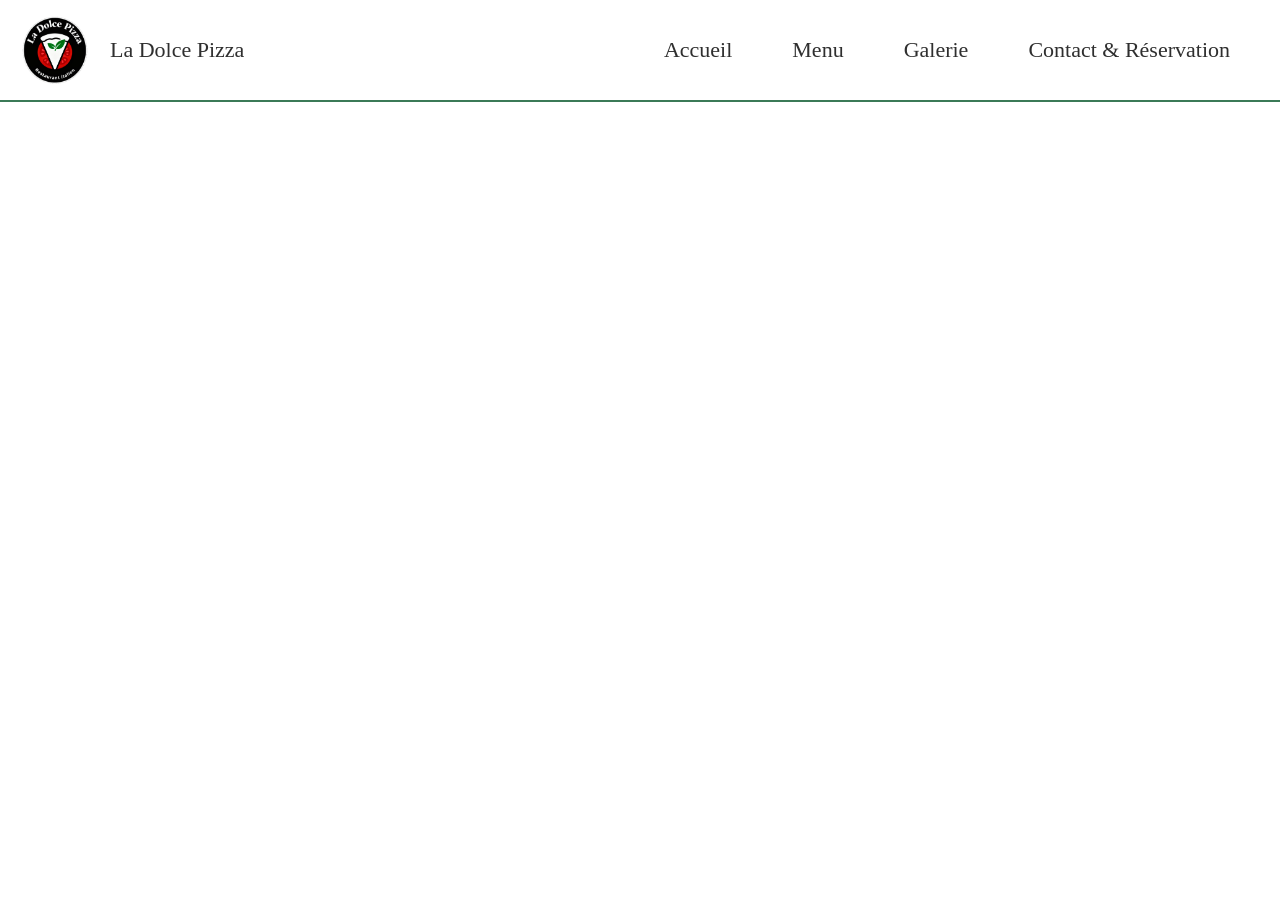
==== contact.html @ 8ea7b67e "Add header + burger menu" ====
<!DOCTYPE html>
<html lang="fr">
<head>
  <meta charset="UTF-8">
  <meta name="viewport" content="width=device-width, initial-scale=1.0">
  <title>Document</title>
  <link rel="stylesheet" href="css/style.css">
  <script src="js/script.js" defer></script>
</head>

<body class="theme">
  <header class="header">
    <div class="logo">
      <a href="index.html">
        <img src="assets/img/branding/Logo.png" alt="Logo du site La Dolce Pizza, page d'accueil">
        <p class="high-text">La Dolce Pizza</p>
      </a>
    </div>

    <nav class="header-nav" id="primary-navigation" aria-label="Navigation principale">
      <ul role="list" class="high-text">
        <li><a href="index.html">Accueil</a></li>
        <li><a href="menu.html">Menu</a></li>
        <li><a href="galerie.html">Galerie</a></li>
        <li><a href="contact.html">Contact &amp; Réservation</a></li>
      </ul>
    </nav>

    <div class="header-nav-toggle-btn">
      <button aria-controls="primary-navigation" aria-expanded="false" aria-label="Ouvrir le menu principal">
        <img src="assets/icons/ui/icon-burger.svg" alt="">
      </button>
    </div>
  </header>

  <main></main>

</body>
</html>
---- css/style.css ----
/********** Normalize-accessible **********/

/*** Box sizing universel ***/
*,
*::before,
*::after {
  box-sizing: border-box;
}

/*** Reset base ***/
html {
  font-size: 100%;  /* For rem (preference user) */
}

body {
  margin: 0;
}

/*** Media and graphic elements ***/
img {
  display: block;
  max-width: 100%;
}

/*** Forms ***/
button, input, textarea {
  font: inherit;
}

/*** Lists ***/
ul[role='list'],
ol[role='list'] {
  list-style: none;
  padding: 0;
  margin: 0
}

/*** Focus visibility for keyboard users ***/
:focus-visible {
  outline: 2px solid var(--color-focus-outline);
  outline-offset: 2px;
}

/*** User motion preferences ***/
@media (prefers-reduced-motion: reduce) {
  * {
    animation-duration: 0.01ms !important;
    animation-iteration-count: 1 !important;
    transition-duration: 0.01ms !important;
  }
}

/* ----------------------------------------------------------------------------------------- */

/********** Tokens **********/

/*** Fonts declaration ***/
@font-face {
  font-family: 'Alatsi';
  src: url('../../assets/fonts/alatsi/Alatsi-Regular.ttf') format('truetype');
  font-weight: 400;
  font-style: normal;
  font-display: swap;
}

@font-face {
  font-family: 'Source_sans_3';
  src: url('../../assets/fonts/source_sans_3/SourceSans3-Regular.ttf') format('truetype');
  font-weight: 400;
  font-style: normal;
  font-display: swap;
}

/*** Global ***/
:root {
  /* Typography */
  --font-family-display: 'Alatsi', serif, system-ui;
  --font-family-body: 'Source_sans_3', sans-serif, system-ui;

  --font-size-h1: clamp(3rem, 6.5vw, 4rem);  /* 64px -> 48px mobile */
  --font-size-h1-subtitle: 1.5rem;  /* 24px */
  --font-size-h2: 2rem;  /* 32px */
  --font-size-h3: 1.75rem;  /* 28px */
  --font-size-h4: 1.5rem;  /* 24px */
  --font-size-high-text: 1.375rem;  /* 22px */
  --font-size-text: 1.125rem;  /* 18px */

  --line-height-h1: 1.1;
  --line-height-h1-subtitle: 1.2;
  --line-height-h2: 1.2;
  --line-height-h3: 1.25;
  --line-height-h4: 1.3;
  --line-height-high-text: 1.4;
  --line-height-text: 1.35;

  /* Spacing scale */
  --space-container-y: clamp(1.875rem, 3vw, 3.125rem);  /* top & bottom : 50px → 30px mobile */
  --space-container-x: clamp(1.875rem, 7vw, 6.25rem);  /* left & right : 100px → 30px mobile */

  /* Radius */
  --radius-10: 10px;
  --radius-50: 50px;

  /* Shadows */
  --shadow-strong: 0 4px 4px rgba(0, 0, 0, 1);
  --shadow-light: 0 4px 4px rgba(0, 0, 0, 0.25);
  --shadow-subtle: 3px 3px 2px rgba(0, 0, 0, 0.25);

  /* Z-index scale */
  --z-base: 1;
  --z-header: 10;
  --z-modal: 100;

  /* Color palette */
  --black: #2F2F2F;
  --red: #B22222;
  --green: #3B7A57;
  --white: #FFFFFF;
  --orange: #F77A13;  /* Only for Focus outline */
  --warning-red: #FF0000;  /* Only for Error messages */
  --success-green: #28A745;  /* Only for Validation messages */
}

/*** Theme ***/
body.theme {
  --color-bg-content: var(--white);
  --color-bg-header: var(--white);
  /* --color-bg-footer: var(); */

  /* --color-h1-content: var();
  --color-h2-content: var();
  --color-h3-content: var();
  --color-h4-content: var();
  --color-high-text-content: var();
  --color-high-text-header: var();
  --color-high-text-footer: var(); */
  --color-text-content: var(--black);
  /* --color-text-header: var();
  --color-text-footer: var(); */

  /* --color-btn-primary-bg: var();
  --color-btn-primary-text: var();
  --color-btn-primary-bg-hover: var();
  --color-btn-primary-text-hover: var(); */

  /* --color-underline: var(); */

  --color-border-classic: var(--black);
  --color-border-decorative-1: var(--green);
  --color-border-decorative-2: var(--red);

  --color-error: var(--warning-red);
  --color-validate: var(--success-green);

  --color-focus-outline: var(--orange);
}

/* ----------------------------------------------------------------------------------------- */

/********** Base **********/

/*** Document body ***/
body {
  font-family: var(--font-family-body);
  font-size: var(--font-size-text);
  line-height: var(--line-height-text);
  color: var(--color-text-content, #000);
  background-color: var(--color-bg-content, #fff);
}

/*** Headings, Paragraphs et Bullets ***/
h1, h2, h3, h4 { font-family: var(--font-family-display) }

h1 {
  font-size: var(--font-size-h1);
  line-height: var(--line-height-h1);
  letter-spacing: 2px;
  word-spacing: 4px;
}

h2 {
  font-size: var(--font-size-h2);
  line-height: var(--line-height-h2);
}

h3 {
  font-size: var(--font-size-h3);
  line-height: var(--line-height-h3);
}

h4 {
  font-size: var(--font-size-h4);
  line-height: var(--line-height-h4);
}

h1, h2, h3, h4, p, ul, ol { margin-block: 0; }

/*** Buttons ***/
button {  /* Reset before design */
  cursor: pointer;
  background: none;
  border: none;
  padding: 0;
}

/*** Links ***/
a {
  color: inherit;
  text-decoration: none;
}

/*** Placeholders ***/
input::placeholder,
textarea::placeholder {
  font-style: italic;
}

/* ----------------------------------------------------------------------------------------- */

/********** Utilities **********/

.heading-subtitle {
  font-family: var(--font-family-display);
  font-size: var(--font-size-h1-subtitle);
  line-height: var(--line-height-h1-subtitle);
}

.high-text {
  font-family: var(--font-family-display);
  font-size: var(--font-size-high-text);
  line-height: var(--line-height-high-text);
}

.text-center {
  text-align: center;
}

.error-message {
  color: var(--color-error);
  font-size: 1rem;
}

.error-message:empty {
  display: none;  /* Hide empty message zone */
}

span.required-field {
  color: var(--warning-red);
}

span.validated-field {
  color: var(--success-green);
}

/* ----------------------------------------------------------------------------------------- */

/********** Global-layout **********/

/*** General containers ***/
.layout-section {
  max-width: 1440px;
  margin-inline: auto;
  padding: var(--space-container-y) var(--space-container-x);
  display: flex;
  flex-direction: column;
}

/* ----------------------------------------------------------------------------------------- */

/********** Header / Navbar **********/

/*** Header ***/
.header {  /* Class used here for better targeting */
  position: fixed;
  top: 0;
  left: 0;
  width: 100%;
  max-width: 1440px;
  margin-inline: auto;
  display: flex;
  align-items: center;
  justify-content: space-between;
  padding: 10px;
  background-color: var(--color-bg-header);
  border-bottom: 2px solid var(--color-border-decorative-1);
  z-index: var(--z-header);
}

/*** Navigation ***/
.header-nav {
  display: flex;
  justify-content: space-between;
  padding-inline: 40px;
}

.header-nav ul {  /* Configuration with <ul role="list" */
  display: flex;
  width: 100%;
  justify-content: flex-end;
  gap: clamp(40px, 5vw, 60px);
  align-items: center;
}

.header-nav li a {
  white-space: nowrap;
}

.header-nav a {
  font-family: var(--font-family-display);
  font-size: var(--font-size-high-text);
  color: var(--color-text-header);
}

.header-nav a:hover,
.header-nav a:focus-visible {
  border-bottom: 4px solid var(--color-underline);
}

/*** Logo ***/
.logo {
  display: flex;
  object-fit: contain;
  width: 310px;
  height: 80px;
  align-items: center;
}

.logo img {
  width: 70px;
  height: 70px;
}

.logo a {
  display: inline-flex;
  gap: clamp(10px, 3vw, 20px);
  align-items: center;
  padding-inline: 10px;
}

/*** Toggle button ***/
.header-nav-toggle-btn {
  display: none;
  background: none;
  border: none;
}

.header-nav-toggle-btn img {
  width: 50px;
  height: auto;
  min-height: 20px;  /* For Focus is img broken */
}

/*** Responsive ***/
@media (max-width: 880px) {
  .header {
    padding: 10px clamp(10px, 3vw, 30px);
  }

  .header-nav-toggle-btn {
    display: flex;
    align-items: center; 
    justify-content: center;
  }

  .header-nav {
    display: flex;
    opacity: 0;
    visibility: hidden;
    position: absolute;
    top: 100%;
    left: 50%;
    width: 100%;
    padding: 1rem;
    background-color: var(--color-bg-header);
    border-bottom: 2px solid var(--color-border-decorative-1);
    margin-top: 2px;
    transform: translateX(-50%) translateY(-10px);
    transition:
      opacity 0.3s ease,
      transform 0.3s ease,
      visibility 0.3s ease;  
  }

  .header-nav ul {
    flex-direction: column;
    gap: 1rem;
  }

  .header-nav.is-open {  /* Interactivité JS */
    display: flex;
    opacity: 1;
    visibility: visible;
    transform: translateX(-50%) translateY(0);
  }
}
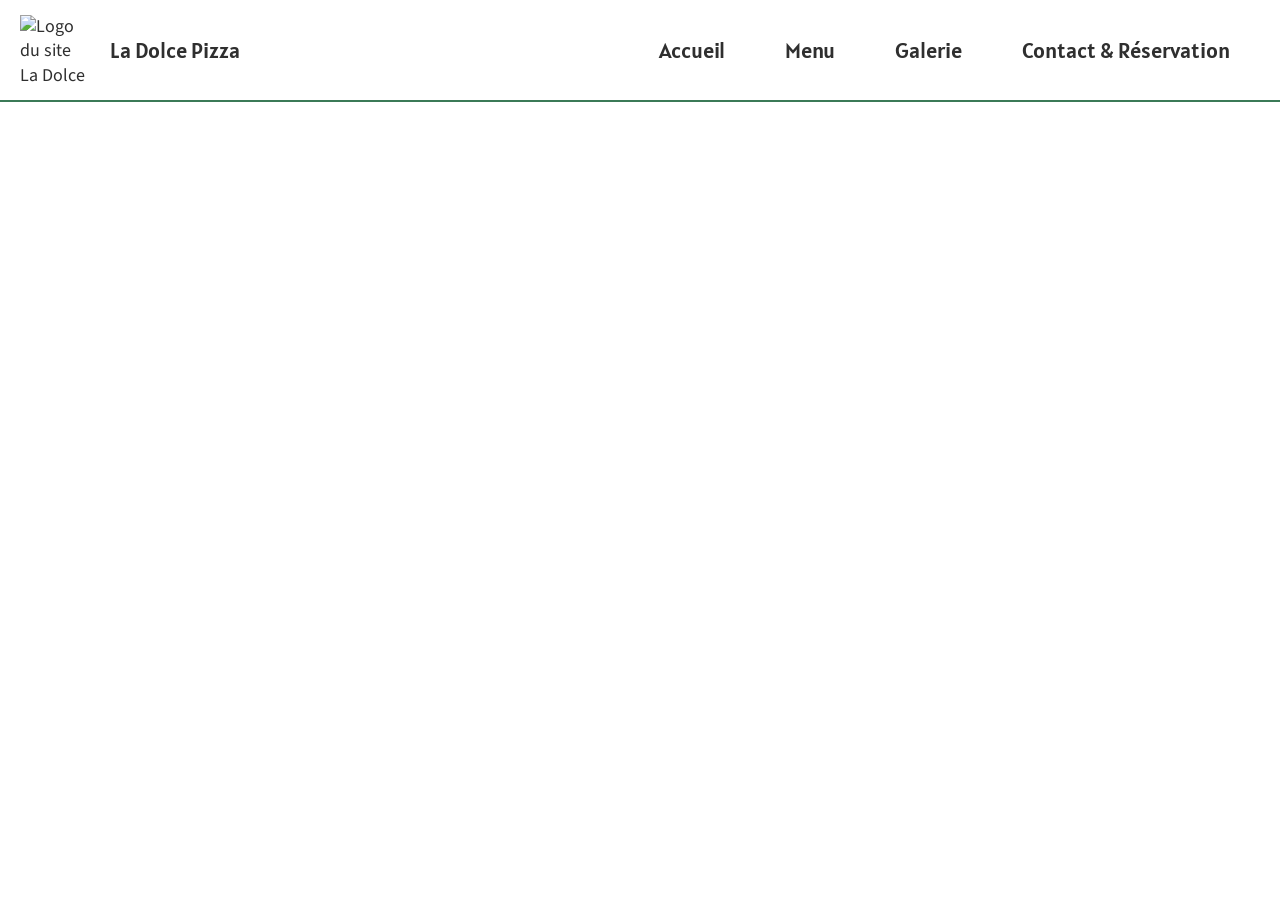
==== commit b468345f: "Add Footer" ====
--- a/contact.html
+++ b/contact.html
@@ -12,7 +12,7 @@
   <header class="header">
     <div class="logo">
       <a href="index.html">
-        <img src="assets/img/branding/Logo.png" alt="Logo du site La Dolce Pizza, page d'accueil">
+        <img src="assets/img/branding/logo.png" alt="Logo du site La Dolce Pizza, page d'accueil">
         <p class="high-text">La Dolce Pizza</p>
       </a>
     </div>
--- a/css/style.css
+++ b/css/style.css
@@ -267,6 +267,29 @@
 
 /* ----------------------------------------------------------------------------------------- */
 
+/********** Logo **********/
+.logo {
+  display: flex;
+  object-fit: contain;
+  width: 310px;
+  height: 80px;
+  align-items: center;
+}
+
+.logo img {
+  width: 70px;
+  height: 70px;
+}
+
+.logo a {
+  display: inline-flex;
+  gap: clamp(10px, 3vw, 20px);
+  align-items: center;
+  padding-inline: 10px;
+}
+
+/* ----------------------------------------------------------------------------------------- */
+
 /********** Header / Navbar **********/
 
 /*** Header ***/
@@ -314,27 +337,6 @@
 .header-nav a:hover,
 .header-nav a:focus-visible {
   border-bottom: 4px solid var(--color-underline);
-}
-
-/*** Logo ***/
-.logo {
-  display: flex;
-  object-fit: contain;
-  width: 310px;
-  height: 80px;
-  align-items: center;
-}
-
-.logo img {
-  width: 70px;
-  height: 70px;
-}
-
-.logo a {
-  display: inline-flex;
-  gap: clamp(10px, 3vw, 20px);
-  align-items: center;
-  padding-inline: 10px;
 }
 
 /*** Toggle button ***/
@@ -393,3 +395,172 @@
     transform: translateX(-50%) translateY(0);
   }
 }
+
+/* ----------------------------------------------------------------------------------------- */
+
+/********** Footer / Secondary navbar **********/
+
+/*** Global Footer ***/
+.footer {  /* Class used here for better targeting */
+  max-width: 1440px;
+  margin-inline: auto;
+  display: flex;
+  flex-direction: column;
+  padding: 20px clamp(20px, 3vw, 40px);
+  background-color: var(--color-bg-footer);
+  color: var(--color-text-footer);
+  border-top: 2px solid var(--color-border-decorative-1);
+}
+
+.footer p,
+.footer li {
+  margin-block: 1rem;
+}
+
+
+/*** Top of the Footer ***/
+.footer-top {
+  display: flex;
+  flex-direction: row;
+  justify-content: space-between;
+}
+
+/* Left part (desktop mode) */
+.footer-brand {
+  display: flex;
+  flex-direction: column;
+  gap: 30px;
+  width: 260px;
+  margin-right: 40px;
+}
+
+footer .social-networks {
+  display: flex;
+  flex-direction: row;
+  justify-content: space-around;
+  align-items: center;
+}
+
+footer .social-networks img {
+  width: 40px;
+  height: 40px;
+}
+
+footer .social-networks a {  /* Show focus outline on images */
+  display: inline-flex;
+  align-items: center;
+}
+
+/*Right part (desktop mode) */
+.secondary-navigation {
+  display: flex;
+  flex-direction: row;
+  width: 100%;
+  gap: clamp(5px, 1vw, 20px);
+  margin-right: clamp(20px, 4vw, 40px);
+}
+
+.sub-nav {
+  display: flex;
+  flex-direction: column;
+  width: 180px;
+}
+
+.sub-nav-title {
+  font-size: var(--font-size-high-text);
+  color: var(--color-high-text-footer);
+  font-weight: normal;
+}
+
+
+/*** Bottom of the Footer ***/
+.footer-bottom {
+  display: flex;
+  flex-direction: row;
+  justify-content: space-between;
+  gap: 35px;  /* Minimum space for responsive */
+}
+
+/* Left part (desktop mode) */
+.copyright {
+  max-width: 600px;
+  text-wrap: balance;
+  align-items: center;
+}
+
+/* Right part (desktop mode) */
+.legal {
+  display: flex;
+  flex-direction: row;
+  justify-content: flex-end;
+  align-items: center;
+  gap: clamp(2rem, 4vw, 3rem);
+}
+
+
+/*** Responsive ***/
+@media (max-width: 880px) {
+  .footer {
+    padding: 30px clamp(20px, 3.5vw, 30px) 20px;
+  }
+
+  .footer-top {
+    flex-direction: column-reverse;
+  }
+
+  .footer-brand {
+    width: 100%;
+  }
+
+  footer .social-networks {
+    gap: 35px;
+    justify-content: center;
+  }
+
+  .secondary-navigation {
+    justify-content: space-evenly;
+    gap: 30px;
+  }
+
+  .footer-bottom {
+    flex-direction: column-reverse;
+    gap: 0;
+  }
+
+  .copyright {
+    max-width: 100%;
+  }
+
+  footer .logo, .secondary-navigation, .legal  {
+    margin-inline: auto;
+  }
+
+  .legal {
+    justify-content: space-evenly;
+    gap: 20px;
+  }
+
+  .copyright, .brand-description, .legal {
+    text-align: center;
+    text-wrap: balance;
+  }
+}
+
+@media (max-width: 35rem) {  /* 560px (standard) */
+  .secondary-navigation {
+    flex-direction: column;
+    gap: 1rem;
+    text-align: center;
+  }
+
+  .legal {
+    flex-direction: column;
+    gap: 0;
+  }
+}
+
+
+
+.test {
+  height: 1800px;
+}
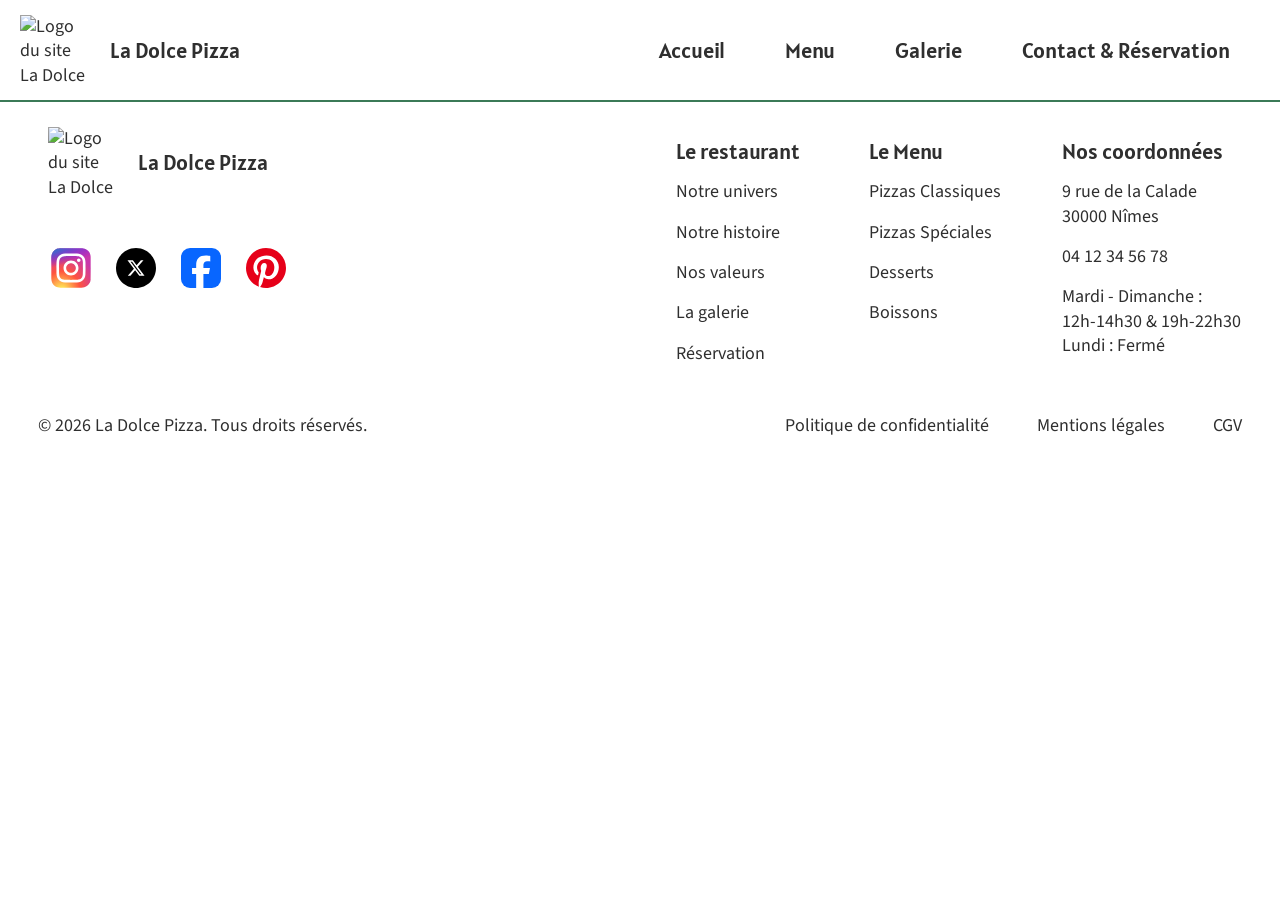
==== commit 38e0e474: "Add page Index" ====
--- a/contact.html
+++ b/contact.html
@@ -35,5 +35,88 @@
 
   <main></main>
 
+  <footer class="footer">
+    <div class="footer-top">
+      <div class="footer-brand">
+        <div class="logo">
+          <a href="index.html">
+            <img src="assets/img/branding/logo.png" alt="Logo du site La Dolce Pizza, page d'accueil">
+            <p class="high-text">La Dolce Pizza</p>
+          </a>
+        </div>
+
+        <nav aria-label="Réseaux sociaux">
+          <ul role="list" class="social-networks">
+            <li>
+              <a href="https://www.instagram.com/" target="_blank" rel="noopener noreferrer">
+                <img src="assets/icons/social/icon-instagram.svg" alt="Instagram">
+              </a>
+            </li>
+            <li>
+              <a href="https://x.com" target="_blank" rel="noopener noreferrer">
+                <img src="assets/icons/social/icon-X.svg" alt="X, anciennement Twitter">
+              </a>
+            </li>
+            <li>
+              <a href="https://www.facebook.com/" target="_blank" rel="noopener noreferrer">
+                <img src="assets/icons/social/icon-facebook.svg" alt="Facebook">
+              </a>
+            </li>
+            <li>
+              <a href="https://fr.pinterest.com/" target="_blank" rel="noopener noreferrer">
+                <img src="assets/icons/social/icon-pinterest.svg" alt="Pinterest">
+              </a>
+            </li>
+          </ul>
+        </nav>
+      </div>
+
+      <nav aria-label="Navigation secondaire">
+        <ul role="list" class="secondary-navigation">
+          <li role="list" class="sub-nav">
+            <h2 class="sub-nav-title">Le restaurant</h2>
+            <ul role="list">
+              <li><a href="index.html#anchor-universe">Notre univers</a></li>
+              <li><a href="index.html#anchor-story">Notre histoire</a></li>
+              <li><a href="donkeys.html#anchor-values">Nos valeurs</a></li>
+              <li><a href="donkeys.html#anchor-galery">La galerie</a></li>
+              <li><a href="donkeys.html#anchor-reservation">Réservation</a></li>
+            </ul>
+          </li>
+          <li role="list" class="sub-nav">
+            <h2 class="sub-nav-title">Le Menu</h2>
+            <ul role="list">
+              <li><a href="contact.html#anchor-classic-pizzas">Pizzas Classiques</a></li>
+              <li><a href="contact.html#anchor-special-pizzas">Pizzas Spéciales</a></li>
+              <li><a href="contact.html#anchor-desserts">Desserts</a></li>
+              <li><a href="contact.html#anchor-drinks">Boissons</a></li>
+            </ul>
+          </li>
+          <li role="list" class="sub-nav">
+            <h2 class="sub-nav-title">Nos coordonnées</h2>
+            <ul role="list">
+              <li>9 rue de la Calade 30000 Nîmes</li>
+              <li>04 12 34 56 78</li>
+              <li>Mardi - Dimanche :<br>12h-14h30 & 19h-22h30<br>Lundi : Fermé</li>
+            </ul>
+          </li>
+        </ul>
+      </nav>
+    </div>
+
+    <div class="footer-bottom">
+      <div class="copyright">
+        <p>© 2026 La Dolce Pizza. Tous droits réservés.</p>
+      </div>
+      <nav aria-label="Liens légaux">
+        <ul role="list" class="legal">
+          <li><a href="/politique-confidentialite">Politique de confidentialité</a></li>
+          <li><a href="/mentions-legales">Mentions légales</a></li>
+          <li><a href="/cgv">CGV</a></li>
+        </ul>
+      </nav>
+    </div>
+  </footer>
+
 </body>
 </html>
--- a/css/style.css
+++ b/css/style.css
@@ -263,6 +263,10 @@
   padding: var(--space-container-y) var(--space-container-x);
   display: flex;
   flex-direction: column;
+}
+
+body {
+  padding-top: 100px;
 }
 
 /* ----------------------------------------------------------------------------------------- */
@@ -519,7 +523,6 @@
 
   .secondary-navigation {
     justify-content: space-evenly;
-    gap: 30px;
   }
 
   .footer-bottom {
@@ -546,18 +549,114 @@
   }
 }
 
-@media (max-width: 35rem) {  /* 560px (standard) */
+@media (max-width: 500px) {
   .secondary-navigation {
     flex-direction: column;
     gap: 1rem;
     text-align: center;
+    align-items: center;
   }
 
   .legal {
     flex-direction: column;
     gap: 0;
   }
-}
+  .footer-logo {
+    justify-content: center;
+  }
+}
+
+/* ----------------------------------------------------------------------------------------- */
+
+/********** Page "index" **********/
+
+/***** "Story & Mission" section *****/
+.index-section {
+  gap: 40px;
+}
+
+.index-sub-section {
+  display: flex;
+  flex-direction: column;
+  gap: clamp(40px, 4.5vw, 60px);
+}
+
+.index-description {
+  display: flex;
+  flex-direction: column;
+  gap: 1rem;
+  padding-inline: clamp(0px, 1.5vw, 20px);
+  text-align: left;
+}
+
+.index-values-container {
+  display: flex;
+  flex-direction: row;
+  align-items: stretch;
+  gap: clamp(40px, 4.5vw, 60px);
+}
+
+.index-values-two-sides {
+  display: flex;
+  flex-direction: column;
+  width: 50%;
+  gap: 1rem;
+}
+
+.index-values-side-img img {
+  width: 100%;
+  height: 100%;
+  object-fit: cover;
+}
+
+.index-values-side-text {
+  display: flex;
+  flex-direction: column;
+  gap: 1rem;
+}
+
+.index-value-block {
+  display: flex;
+  flex-direction: column;
+  gap: 10px;
+  padding-block: 10px;
+}
+
+.index-value-block img {
+  width: 50px;
+  height: 50px;
+  border: 1px solid transparent;
+}
+
+@media (max-width: 880px) {
+  .index-description {
+    text-align: center;
+  }
+  .index-values-container {
+    flex-direction: column;
+  }
+  .index-values-two-sides {
+    width: 100%;
+  }
+  .index-value-block {
+    align-items: center;
+  }
+}
+
+
+
+
+
+
+
+
+
+
+
+
+
+
+
 
 
 
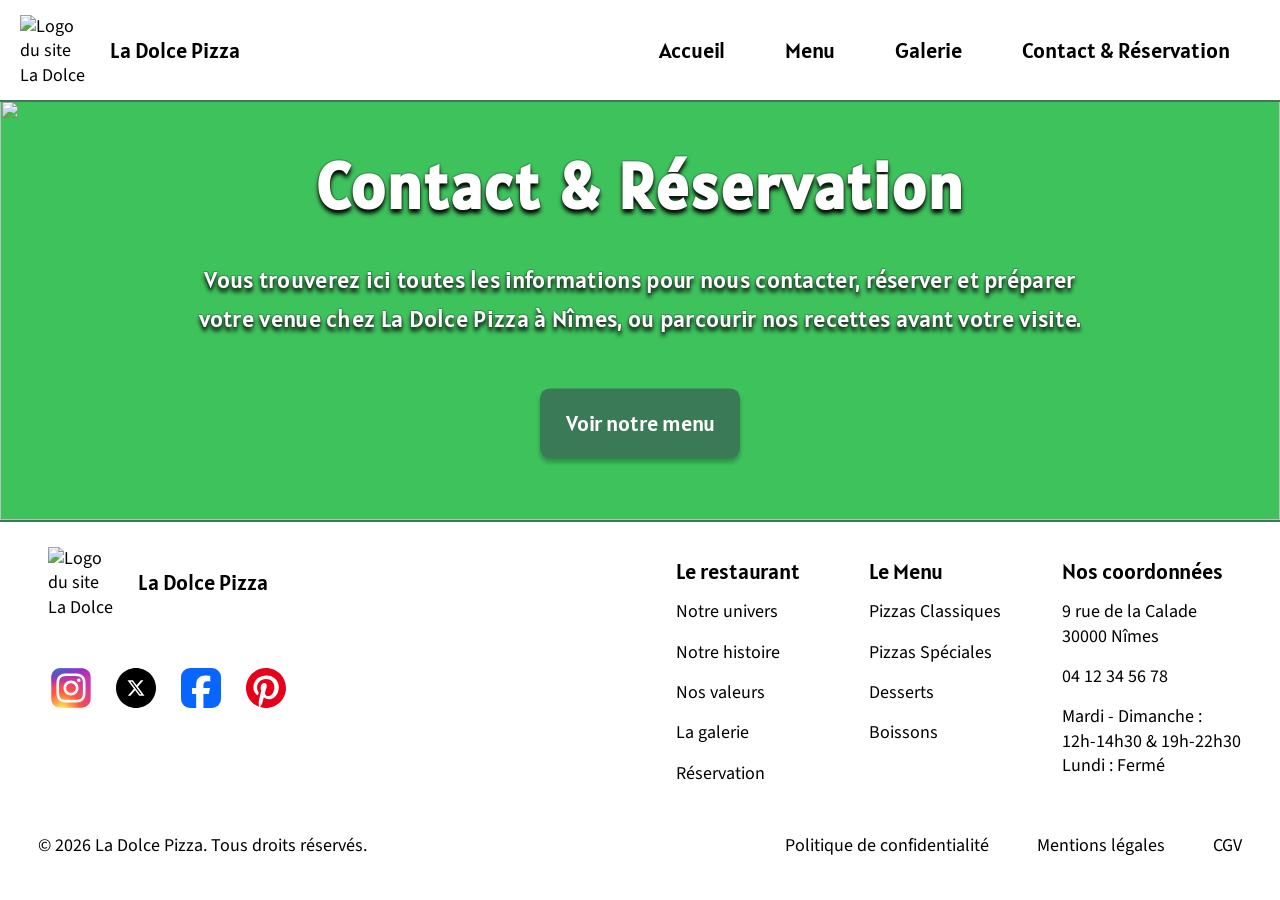
==== commit a0754503: "Add Hero" ====
--- a/contact.html
+++ b/contact.html
@@ -33,7 +33,20 @@
     </div>
   </header>
 
-  <main></main>
+  <main class="content">
+    <section class="hero">
+      <img src="assets/img/backgrounds/hero-contact.webp" alt="">
+      <div class="hero-content">
+        <h1>Contact & Réservation</h1>
+        <p class="heading-subtitle">Vous trouverez ici toutes les informations pour nous contacter, réserver et
+          préparer votre venue chez La Dolce Pizza à Nîmes, ou parcourir nos recettes avant votre visite.</p>
+        <div class="container-buttons">
+          <a href="menu.html" class="btn btn--primary btn--square-md">Voir notre menu</a>
+        </div>
+      </div>
+    </section>
+
+  </main>
 
   <footer class="footer">
     <div class="footer-top">
--- a/css/style.css
+++ b/css/style.css
@@ -86,7 +86,7 @@
   --font-size-text: 1.125rem;  /* 18px */
 
   --line-height-h1: 1.1;
-  --line-height-h1-subtitle: 1.2;
+  --line-height-h1-subtitle: 1.6;
   --line-height-h2: 1.2;
   --line-height-h3: 1.25;
   --line-height-h4: 1.3;
@@ -112,7 +112,7 @@
   --z-modal: 100;
 
   /* Color palette */
-  --black: #2F2F2F;
+  --black: 47, 47, 47;  /* In rba for shadows */
   --red: #B22222;
   --green: #3B7A57;
   --white: #FFFFFF;
@@ -127,8 +127,8 @@
   --color-bg-header: var(--white);
   /* --color-bg-footer: var(); */
 
-  /* --color-h1-content: var();
-  --color-h2-content: var();
+  --color-h1-content: var(--white);
+  /* --color-h2-content: var();
   --color-h3-content: var();
   --color-h4-content: var();
   --color-high-text-content: var();
@@ -138,10 +138,10 @@
   /* --color-text-header: var();
   --color-text-footer: var(); */
 
-  /* --color-btn-primary-bg: var();
-  --color-btn-primary-text: var();
-  --color-btn-primary-bg-hover: var();
-  --color-btn-primary-text-hover: var(); */
+  --color-btn-primary-bg: var(--green);
+  --color-btn-primary-text: var(--white);
+  --color-btn-primary-bg-hover: var(--red);
+  --color-btn-primary-text-hover: var(--white);
 
   /* --color-underline: var(); */
 
@@ -271,6 +271,38 @@
 
 /* ----------------------------------------------------------------------------------------- */
 
+/********** Content **********/
+.content h1,
+.content .heading-subtitle {
+  color: var(--color-h1-content);
+  text-shadow:
+    /* contour */
+    -1px -1px 0 rgba(var(--black), 0.2),
+     1px -1px 0 rgba(var(--black), 0.2),
+    -1px  1px 0 rgba(var(--black), 0.2),
+     1px  1px 0 rgba(var(--black), 0.2),
+    /* ombre portée */
+     var(--shadow-strong);
+}
+
+.content h2 {
+  color: var(--color-h2-content);
+}
+
+.content h3 {
+  color: var(--color-h3-content);
+}
+
+.content h4 {
+  color: var(--color-h4-content);
+}
+
+.content .high-text {
+  color: var(--color-hight-text-content)
+}
+
+/* ----------------------------------------------------------------------------------------- */
+
 /********** Logo **********/
 .logo {
   display: flex;
@@ -290,6 +322,62 @@
   gap: clamp(10px, 3vw, 20px);
   align-items: center;
   padding-inline: 10px;
+}
+
+/* ----------------------------------------------------------------------------------------- */
+
+/********** Buttons **********/
+.btn {
+  display: inline-flex;
+  align-items: center;
+  justify-content: center;
+  font-family: var(--font-family-display);
+  font-size: var(--font-size-high-text);
+  line-height: 1.2;
+  text-align: center;
+  text-wrap: balance;
+  padding: 0.25em 1em;
+  border: none;
+  box-shadow: var(--shadow-light);
+  transition: 
+    background-color 0.2s, 
+    color 0.2s, 
+    transform 0.2s, 
+    box-shadow 0.2s;
+}
+
+.btn--square-md {
+    border-radius: var(--radius-10);
+    width: 200px;
+    height: 70px;
+}
+
+.btn--square-sm {
+    border-radius: var(--radius-10);
+    width: 120px;
+    height: 40px;
+}
+
+.btn--square-lg {
+    border-radius: var(--radius-10);
+    width: 270px;
+    height: 40px;
+}
+
+.btn--primary {
+  background-color: var(--color-btn-primary-bg);
+  color: var(--color-btn-primary-text);
+}
+
+.btn--primary:hover,
+.btn--primary:focus-visible {
+  background-color: var(--color-btn-primary-bg-hover);
+  color: var(--color-btn-primary-text-hover);
+}
+
+.btn--primary:active,
+.btn--primary:focus-visible:active {
+  transform: translateY(2px) scale(0.98);
 }
 
 /* ----------------------------------------------------------------------------------------- */
@@ -421,7 +509,6 @@
   margin-block: 1rem;
 }
 
-
 /*** Top of the Footer ***/
 .footer-top {
   display: flex;
@@ -475,7 +562,6 @@
   color: var(--color-high-text-footer);
   font-weight: normal;
 }
-
 
 /*** Bottom of the Footer ***/
 .footer-bottom {
@@ -500,7 +586,6 @@
   align-items: center;
   gap: clamp(2rem, 4vw, 3rem);
 }
-
 
 /*** Responsive ***/
 @media (max-width: 880px) {
@@ -568,9 +653,69 @@
 
 /* ----------------------------------------------------------------------------------------- */
 
+/********** Hero **********/
+.hero {
+  max-width: 1440px;
+  margin-inline: auto;
+  position: relative;
+  width: 100%;
+  height: 420px;
+  overflow: hidden;
+  background-color: #3ec25c;  /* Fallback */
+}
+
+.hero img {
+  position: absolute;
+  top: 0;
+  left: 0;
+  width: 100%;
+  height: 100%;
+  object-fit: cover;
+}
+
+.hero-content {
+  position: absolute;
+  width: 100%;
+  display: flex;
+  flex-direction: column;
+  justify-content: space-around;
+  gap: clamp(20px, 4vw, 40px);
+  padding-inline: clamp(40px, 6vw, 60px);
+  margin-block: 0;
+  top: 50%;
+  left: 50%;
+  transform: translate(-50%, -50%);
+  text-align: center;
+  text-wrap: balance;
+}
+
+.container-buttons {
+  display: flex;
+  flex-direction: row;
+  justify-content: center;
+  gap: 20px 70px;
+  margin-inline: auto;
+  margin-block: clamp(0px, 2vw, 10px);
+  flex-wrap: wrap;
+}
+
+p.heading-subtitle {
+  letter-spacing: 0.3px;
+  margin-block: 0;
+}
+
+@media (max-width: 880px) {
+  .hero {
+    height: 600px;
+  }
+  .hero-content {
+  padding-inline: clamp(20px, 5.5vw, 40px);
+  }
+}
+
+/* ----------------------------------------------------------------------------------------- */
+
 /********** Page "index" **********/
-
-/***** "Story & Mission" section *****/
 .index-section {
   gap: 40px;
 }
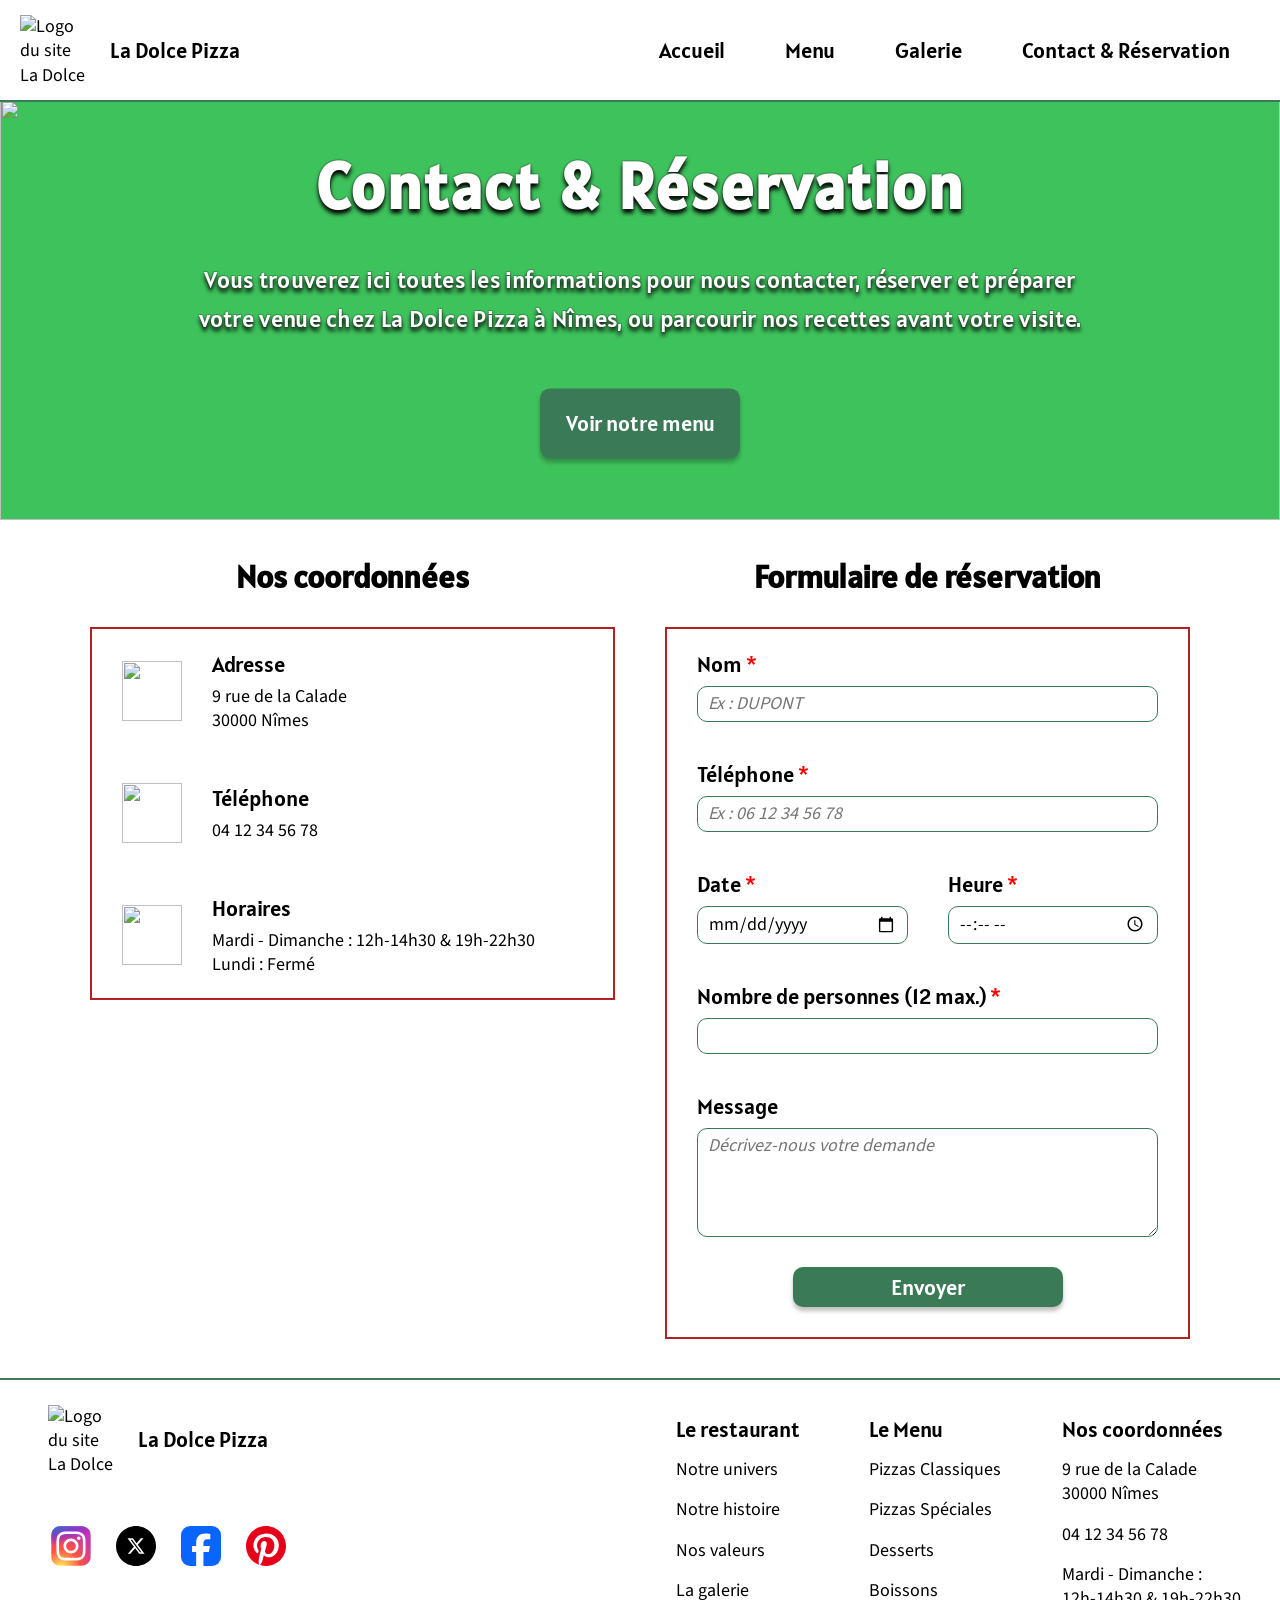
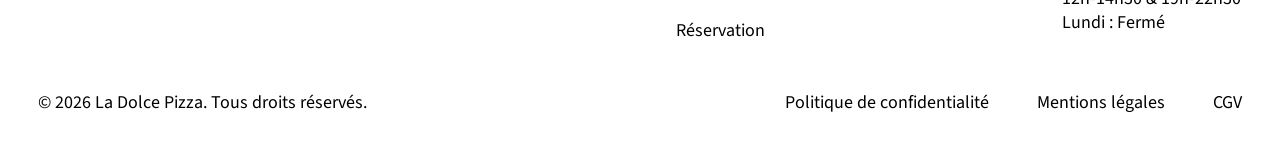
==== commit 61d7ddc5: "Add page Contact" ====
--- a/contact.html
+++ b/contact.html
@@ -43,6 +43,78 @@
         <div class="container-buttons">
           <a href="menu.html" class="btn btn--primary btn--square-md">Voir notre menu</a>
         </div>
+      </div>
+    </section>
+
+    <section class="layout-section contact-section text-center">
+      <div class="contact-left-side-container">
+        <h2>Nos coordonnées</h2>
+        <div class="contact-block-details">
+          <div class="contact-sub-block-details">
+            <img src="assets/icons/pages/contact/" alt="">
+            <div class="contact-details-info">
+              <p class="high-text">Adresse</p>
+              <p>9 rue de la Calade<br>30000 Nîmes</p>
+            </div>
+          </div>
+          <div class="contact-sub-block-details">
+            <img src="assets/icons/pages/contact/" alt="">
+            <div class="contact-details-info">
+              <p class="high-text">Téléphone</p>
+              <p>04 12 34 56 78</p>
+            </div>
+          </div>
+          <div class="contact-sub-block-details">
+            <img src="assets/icons/pages/contact/" alt="">
+            <div class="contact-details-info">
+              <p class="high-text">Horaires</p>
+              <p>Mardi - Dimanche : 12h-14h30 & 19h-22h30<br>Lundi : Fermé</p>
+            </div>
+          </div>
+        </div>
+      </div>
+
+      <div class="contact-right-side-container">
+        <h2>Formulaire de réservation</h2>
+        <form class="contact-form-container" action="#" method="post" novalidate>
+          <div class="form-row-subcontainer">
+            <div class="form-field-block input-style">
+              <label for="last-name" class="high-text">Nom <span class="required-field" aria-hidden="true">*</span></label>
+              <input type="text" id="last-name" name="last-name" required aria-describedby="error-last-name" placeholder="Ex : DUPONT">
+              <span class="error-message" id="error-last-name" role="alert" aria-live="assertive"></span>
+            </div>
+            <div class="form-field-block input-style">
+              <label for="phone" class="high-text">Téléphone <span class="required-field" aria-hidden="true">*</span></label>
+              <input type="tel" id="phone" name="phone" aria-describedby="error-phone" placeholder="Ex : 06 12 34 56 78">
+              <span class="error-message" id="error-phone" role="alert" aria-live="assertive"></span>
+            </div>
+            <div class="form-block-date-time">
+              <div class="form-field-block input-style">
+                <label for="date" class="high-text">Date <span class="required-field" aria-hidden="true">*</span></label>
+                <input type="date" id="date" name="date" aria-describedby="error-date">
+                <span class="error-message" id="error-date" role="alert" aria-live="assertive"></span>
+              </div>
+              <div class="form-field-block input-style">
+                <label for="time" class="high-text">Heure <span class="required-field" aria-hidden="true">*</span></label>
+                <input type="time" id="time" name="time" aria-describedby="error-time">
+                <span class="error-message" id="error-time" role="alert" aria-live="assertive"></span>
+              </div>
+            </div>
+            <div class="form-field-block input-style">
+              <label for="number" class="high-text">Nombre de personnes (12 max.) <span class="required-field" aria-hidden="true">*</span></label>
+              <input type="number" id="number" name="number" aria-describedby="error-number">
+              <span class="error-message" id="error-number" role="alert" aria-live="assertive"></span>
+            </div>
+            <div class="form-field-block textarea-style">
+              <label for="message" class="high-text">Message</label>
+              <textarea id="message" name="message" rows="4" placeholder="Décrivez-nous votre demande"></textarea>
+            </div>
+          </div>
+          <div class="form-row-subcontainer">
+            <button type="submit" class="btn btn--primary btn--square-lg">Envoyer</button>
+          </div>
+          <p id="form-success" role="status" aria-live="polite"></p>
+        </form>
       </div>
     </section>
 
--- a/css/style.css
+++ b/css/style.css
@@ -788,9 +788,155 @@
   }
 }
 
-
-
-
+/* ----------------------------------------------------------------------------------------- */
+
+/********** Page "contact" **********/
+/*** Global ***/
+.contact-section {
+  width: 100%;
+  display: flex;
+  flex-direction: row;
+  gap: 50px;
+}
+
+.contact-left-side-container,
+.contact-right-side-container {
+  display: flex;
+  flex-direction: column;
+  gap: 30px;
+  width: 550px;
+}
+
+/*** Left side ***/
+.contact-block-details {
+  display: flex;
+  flex-direction: column;
+  padding: 20px 30px;
+  gap: 50px;
+  justify-content: space-between;
+  border: 2px solid var(--color-border-decorative-2);
+}
+
+.contact-sub-block-details {
+  display: flex;
+  flex-direction: row;
+  gap: 30px;
+  align-items: center;
+}
+
+.contact-sub-block-details img {
+  width: 60px;
+  height: 60px;
+  border: 1px solid var(--color-border-classic);
+}
+
+.contact-details-info {
+  display: flex;
+  flex-direction: column;
+  text-align: left;
+  gap: 5px;
+}
+
+/*** Right side ***/
+.contact-form-container {
+  display: flex;
+  flex-direction: column;
+  gap: 30px;
+  padding: 20px 30px;
+  border: 2px solid var(--color-border-decorative-2);
+}
+
+.form-row-subcontainer {
+  display: flex;
+  flex-direction: column;
+  gap: 15px;  /* Visually = Gap + Space of error message  */
+  justify-content: center;
+}
+
+.form-block-date-time {
+  display: flex;
+  flex-direction: row;
+  gap: 40px;
+}
+
+.form-field-block {
+  display: flex;
+  flex-direction: row;
+  width: 100%;
+  justify-content: space-between;
+  flex-wrap: wrap;
+}
+
+.form-field-block.input-style,
+.form-field-block.textarea-style {  /* For space with error message */
+  flex-direction: column;
+  gap: 6px;
+}
+
+.contact-form-container input,
+.contact-form-container textarea {
+  background-color: var(--white);
+  border: 1px solid var(--green);
+  border-radius: var(--radius-10);
+  padding: 5px 10px;
+}
+
+.contact-form-container label {
+  min-width: 6.25rem;  /* 100px (standard) */
+  min-height: 25px;
+  text-align: left;
+}
+
+.contact-form-container input {
+  width: 100%;
+  min-height: 30px;
+}
+
+.contact-form-container textarea {
+  width: 100%;
+  height: auto;
+}
+
+.contact-form-container button[type="submit"] {
+  display: inline-block;  /* For margin and size control */
+  margin-bottom: 10px;
+  margin-inline: auto;
+}
+
+.contact-form-container .error-message {
+  font-size: 0.875rem;
+  text-align: left;
+  display: block;   /* For space of error message (block + min-height) */
+  min-height: 1rem;
+  line-height: 1rem;  /* Avoid small gap between the two horizontal input when error */
+}
+
+#form-success {
+  display: none;          /* caché par défaut */
+  min-height: 1.5rem;     /* réserve de place même vide */
+  margin-top: 15px;        /* espace au-dessus du bouton */
+  text-align: center;      /* centré horizontalement */
+  font-weight: bold;       /* texte en gras */
+  color: var(--success-green); /* couleur verte pour succès */
+}
+
+@media (max-width: 880px) {
+  .contact-section {
+    flex-direction: column;
+    align-items: center;
+  }
+  .contact-left-side-container,
+  .contact-right-side-container {
+    width: clamp(280px, 55vw, 550px);
+  }
+  .form-block-date-time {
+    flex-direction: column;
+    gap: 10px;
+  }
+  .btn--square-lg {
+    width: clamp(220px, 40vw, 270px);
+  }
+}
 
 
 
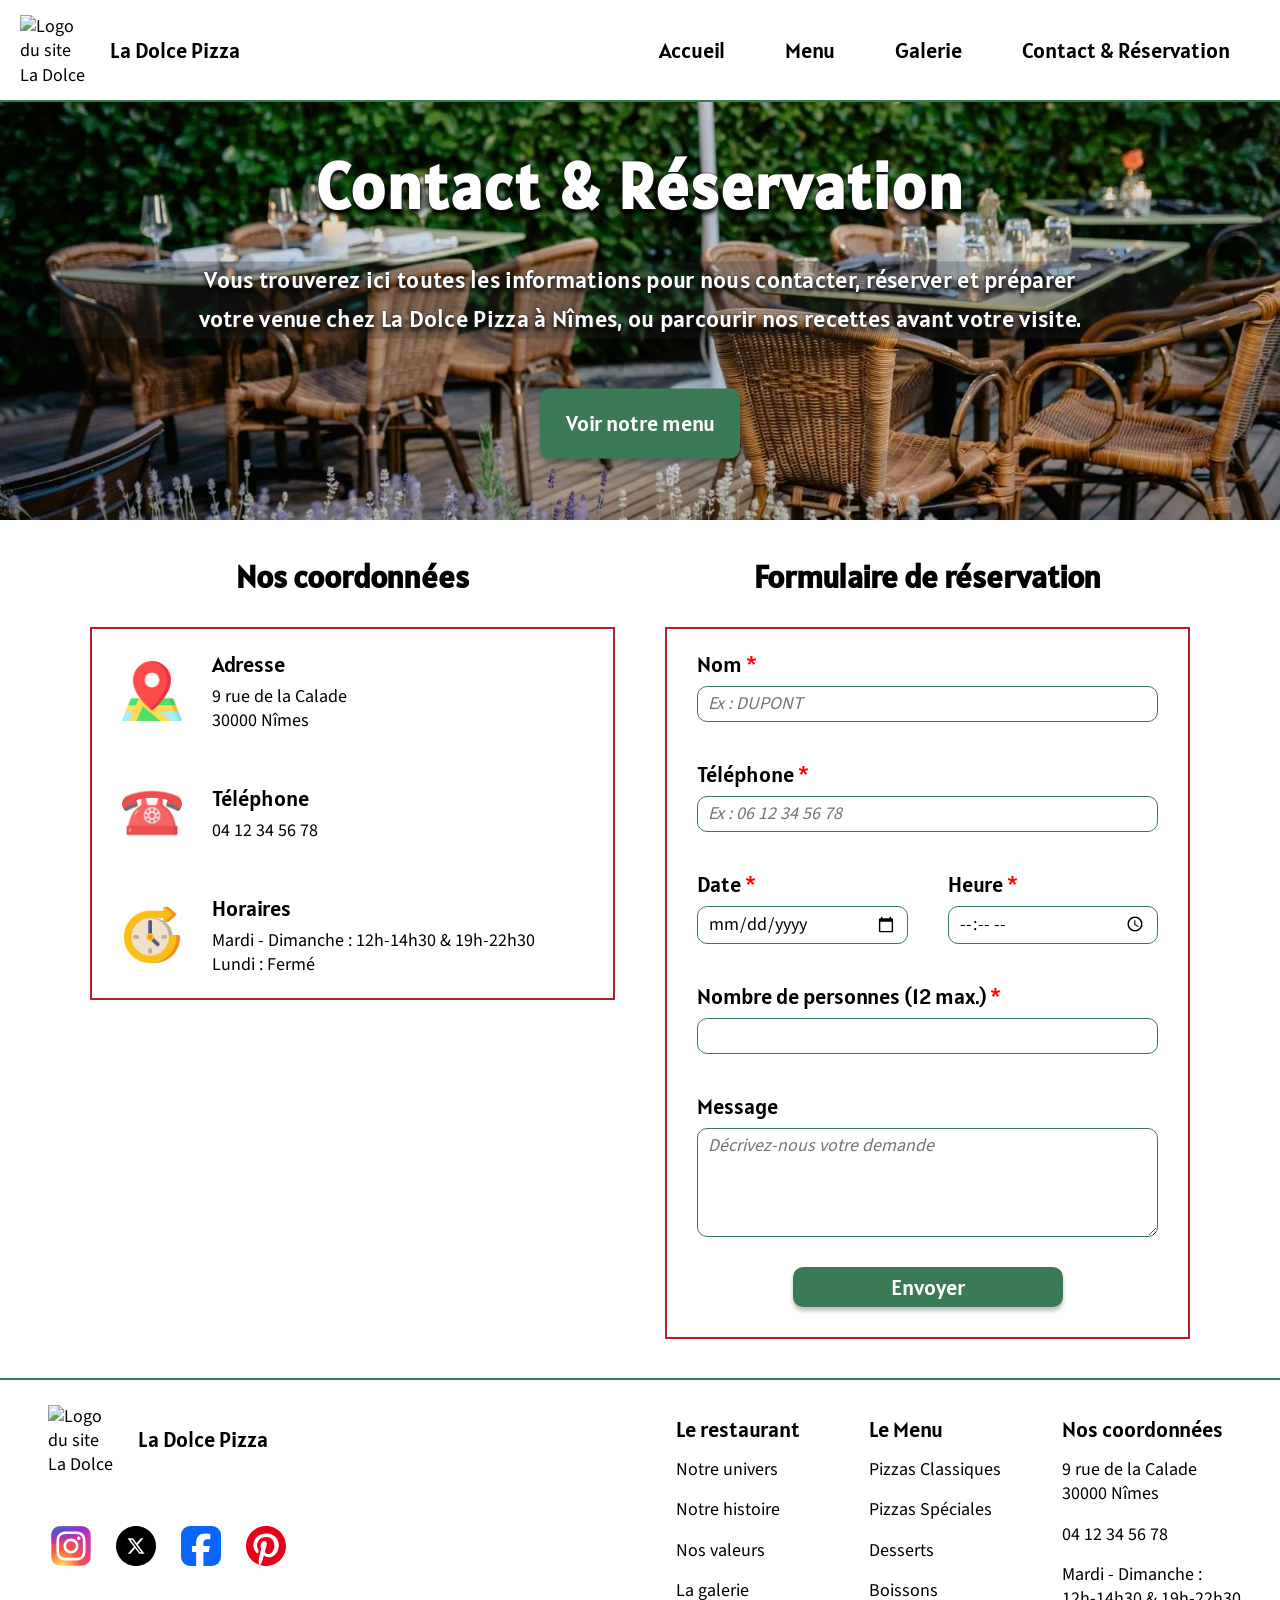
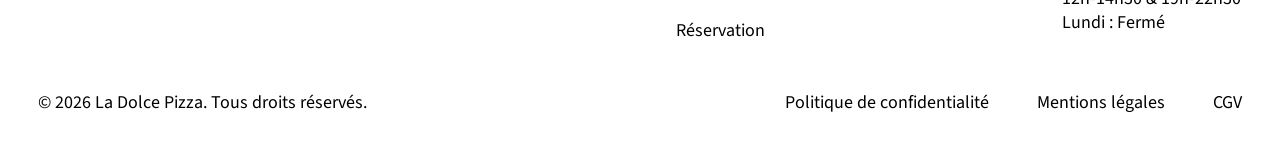
==== commit 8a5ff64f: "Add page Menu + Imgs" ====
--- a/contact.html
+++ b/contact.html
@@ -35,7 +35,7 @@
 
   <main class="content">
     <section class="hero">
-      <img src="assets/img/backgrounds/hero-contact.webp" alt="">
+      <img src="assets/img/backgrounds/hero-contact.webp" alt="Contact et réservation">
       <div class="hero-content">
         <h1>Contact & Réservation</h1>
         <p class="heading-subtitle">Vous trouverez ici toutes les informations pour nous contacter, réserver et
@@ -51,21 +51,21 @@
         <h2>Nos coordonnées</h2>
         <div class="contact-block-details">
           <div class="contact-sub-block-details">
-            <img src="assets/icons/pages/contact/" alt="">
+            <img src="assets/icons/pages/contact/icon-adress.png" alt="">
             <div class="contact-details-info">
               <p class="high-text">Adresse</p>
               <p>9 rue de la Calade<br>30000 Nîmes</p>
             </div>
           </div>
           <div class="contact-sub-block-details">
-            <img src="assets/icons/pages/contact/" alt="">
+            <img src="assets/icons/pages/contact/icon-phone.png" alt="">
             <div class="contact-details-info">
               <p class="high-text">Téléphone</p>
               <p>04 12 34 56 78</p>
             </div>
           </div>
           <div class="contact-sub-block-details">
-            <img src="assets/icons/pages/contact/" alt="">
+            <img src="assets/icons/pages/contact/icon-time.png" alt="">
             <div class="contact-details-info">
               <p class="high-text">Horaires</p>
               <p>Mardi - Dimanche : 12h-14h30 & 19h-22h30<br>Lundi : Fermé</p>
--- a/css/style.css
+++ b/css/style.css
@@ -112,7 +112,7 @@
   --z-modal: 100;
 
   /* Color palette */
-  --black: 47, 47, 47;  /* In rba for shadows */
+  --black: 47, 47, 47;  /* In rbg for shadows */
   --red: #B22222;
   --green: #3B7A57;
   --white: #FFFFFF;
@@ -142,8 +142,16 @@
   --color-btn-primary-text: var(--white);
   --color-btn-primary-bg-hover: var(--red);
   --color-btn-primary-text-hover: var(--white);
-
-  /* --color-underline: var(); */
+  --color-btn-secondary-bg: var(--white);
+  --color-btn-secondary-text: var(--green);
+  --color-btn-secondary-bg-hover: var(--green);
+  --color-btn-secondary-text-hover: var(--white);
+  --color-btn-third-bg: var(--white);
+  --color-btn-third-text: var(--black);
+  --color-btn-third-bg-hover: var(--red);
+  --color-btn-third-text-hover: var(--white);
+
+  --color-underline: var(--red);
 
   --color-border-classic: var(--black);
   --color-border-decorative-1: var(--green);
@@ -375,8 +383,39 @@
   color: var(--color-btn-primary-text-hover);
 }
 
+.btn--secondary {
+  background-color: var(--color-btn-secondary-bg);
+  color: var(--color-btn-secondary-text);
+  border: 2px solid var(--color-border-decorative-1);
+}
+
+.btn--secondary:hover,
+.btn--secondary:focus-visible {
+  background-color: var(--color-btn-secondary-bg-hover);
+  color: var(--color-btn-secondary-text-hover);
+  border: 2px solid var(--color-btn-secondary-border-hover);
+}
+
+
+.btn--third {
+  background-color: var(--color-btn-third-bg);
+  color: var(--color-btn-third-text);
+  border: 2px solid var(--color-border-decorative-2);
+}
+
+.btn--third:hover,
+.btn--third:focus-visible {
+  background-color: var(--color-btn-third-bg-hover);
+  color: var(--color-btn-third-text-hover);
+  border: 2px solid var(--color-btn-third-border-hover);
+}
+
 .btn--primary:active,
-.btn--primary:focus-visible:active {
+.btn--primary:focus-visible:active,
+.btn--secondary:active,
+.btn--secondary:focus-visible:active,
+.btn--third:active,
+.btn--third:focus-visible:active {
   transform: translateY(2px) scale(0.98);
 }
 
@@ -702,6 +741,7 @@
 p.heading-subtitle {
   letter-spacing: 0.3px;
   margin-block: 0;
+  background-color: rgba(var(--black), 0.25);
 }
 
 @media (max-width: 880px) {
@@ -912,12 +952,12 @@
 }
 
 #form-success {
-  display: none;          /* caché par défaut */
-  min-height: 1.5rem;     /* réserve de place même vide */
-  margin-top: 15px;        /* espace au-dessus du bouton */
-  text-align: center;      /* centré horizontalement */
-  font-weight: bold;       /* texte en gras */
-  color: var(--success-green); /* couleur verte pour succès */
+  display: none;
+  min-height: 1.5rem;
+  margin-top: 15px;
+  text-align: center;
+  font-weight: bold;
+  color: var(--success-green);
 }
 
 @media (max-width: 880px) {
@@ -939,10 +979,204 @@
 }
 
 
-
-
-
-
+/* ----------------------------------------------------------------------------------------- */
+
+/********** Page "Menu" **********/
+/*** Shop ***/
+#shop-user-message {
+  padding-block: 25px;
+}
+
+.shop-product-cards-container {
+  display: flex;
+  flex-direction: row;
+  flex-wrap: wrap;
+  width: 810px;
+  justify-content: left;
+  gap: clamp(20px, 5vw, 50px);
+}
+
+.shop-block-header {
+  display: flex;
+  flex-direction: column;
+  gap: clamp(20px, 6.5vw, 30px);
+  margin-block: clamp(20px, 6.5vw, 30px);
+}
+
+.shop-product-card {
+  display: flex;
+  flex-direction: column;
+  justify-content: space-between;
+  width: 320px;
+  padding: 10px;
+  border: 1px solid var(--color-border-decorative-1);
+  border-radius: var(--radius-sm);
+  align-items: center;
+  transition: border 0.2s ease, box-shadow 0.2s ease;
+}
+
+.shop-top-product-card {
+  display: flex;
+  flex-direction: column;
+  gap: 15px;
+  text-align: left;
+}
+
+.shop-img-product-card {
+  width: 300px;
+  height: 300px;
+  object-fit: cover;
+  border: 1px solid transparent;
+  transition: border 0.2s ease, box-shadow 0.2s ease;
+}
+
+.shop-title-product-card {
+  color: var(--color-high-text-content);
+}
+
+.shop-title-product-card,
+.shop-desc-product-card {
+  padding-inline: 10px;
+}
+
+.shop-bottom-product-card {
+  display: flex;
+  flex-direction: row;
+  width: 100%;
+  justify-content: space-between;
+  align-items: center;
+  padding-inline: 10px;
+  padding-block: 20px 10px;
+}
+
+.shop-price-product-card {
+  font-weight: 600;
+}
+
+.shop-product-cards-container article:hover {
+  border: 1px solid var(--color-border-decorative-2);
+  box-shadow: var(--shadow-subtle);
+}
+
+.shop-product-cards-container article:hover img {
+  border: 1px solid var(--color-border-decorative-2);
+}
+
+.shop-product-cards-container article:hover h3 {
+  color: var(--color-h2-content);
+}
+
+/*** Cart ***/
+.shop-cart {
+  width: 320px;
+  min-height: 400px;
+  display: flex;
+  flex-direction: column;
+  justify-content: space-between;
+  align-items: center;
+  padding: 20px;
+  background: var(--white);
+  border: 1px solid var(--green);
+}
+
+.shop-cart-title {
+  margin-bottom: 1rem;
+}
+
+.shop-cart-items {
+  display: flex;
+  flex-direction: column;
+  gap: 15px;
+  width: 100%;
+}
+
+.cart-line {
+  display: flex;
+  flex-direction: row;
+  justify-content: space-between;
+  /* display: grid;
+  grid-template-columns: 1fr auto; */
+  width: 100%;
+  gap: 10px;
+  align-items: center;
+  /* display: flex;
+  flex-direction: row;
+  justify-content: space-between; */
+}
+
+.cart-line-info {
+  display: flex;
+  flex-direction: row;
+  justify-content: center;
+  align-items: center;
+  gap: 10px;
+}
+
+.cart-line-name {
+  font-weight: 600;
+}
+
+.cart-line-price {
+  color: var(--black);
+}
+
+.cart-line-qty {
+  display: flex;
+  align-items: center;
+  gap: 1px;
+}
+
+.cart-line-qty button {
+  width: 28px;
+  height: 28px;
+  padding: 0;
+}
+
+.cart-total {
+  font-weight: 700;
+  text-align: right;
+  margin-top: 1rem;
+}
+
+.shop-cart-footer {
+  display: flex;
+  flex-direction: column;
+  gap: 1rem;
+}
+
+.cart-empty {
+  text-align: center;
+  color: var(--black);
+}
+
+.cart-message {
+  display: none;
+  margin-top: 1rem;
+  padding: 10px;
+  text-align: center;
+  border: 1px solid var(--green);
+  background: rgba(0, 128, 0, 0.08);
+  color: var(--green);
+  font-weight: 600;
+  border-radius: var(--radius-sm);
+}
+
+.cart-message.is-visible {
+  display: block;
+}
+
+.shop-layout {
+  display: grid;
+  grid-template-columns: 1fr 340px;
+  gap: 40px;
+  align-items: start;
+}
+
+.shop-cart {
+  position: sticky;
+  top: 120px;
+  height: fit-content;
+}
 
 
 
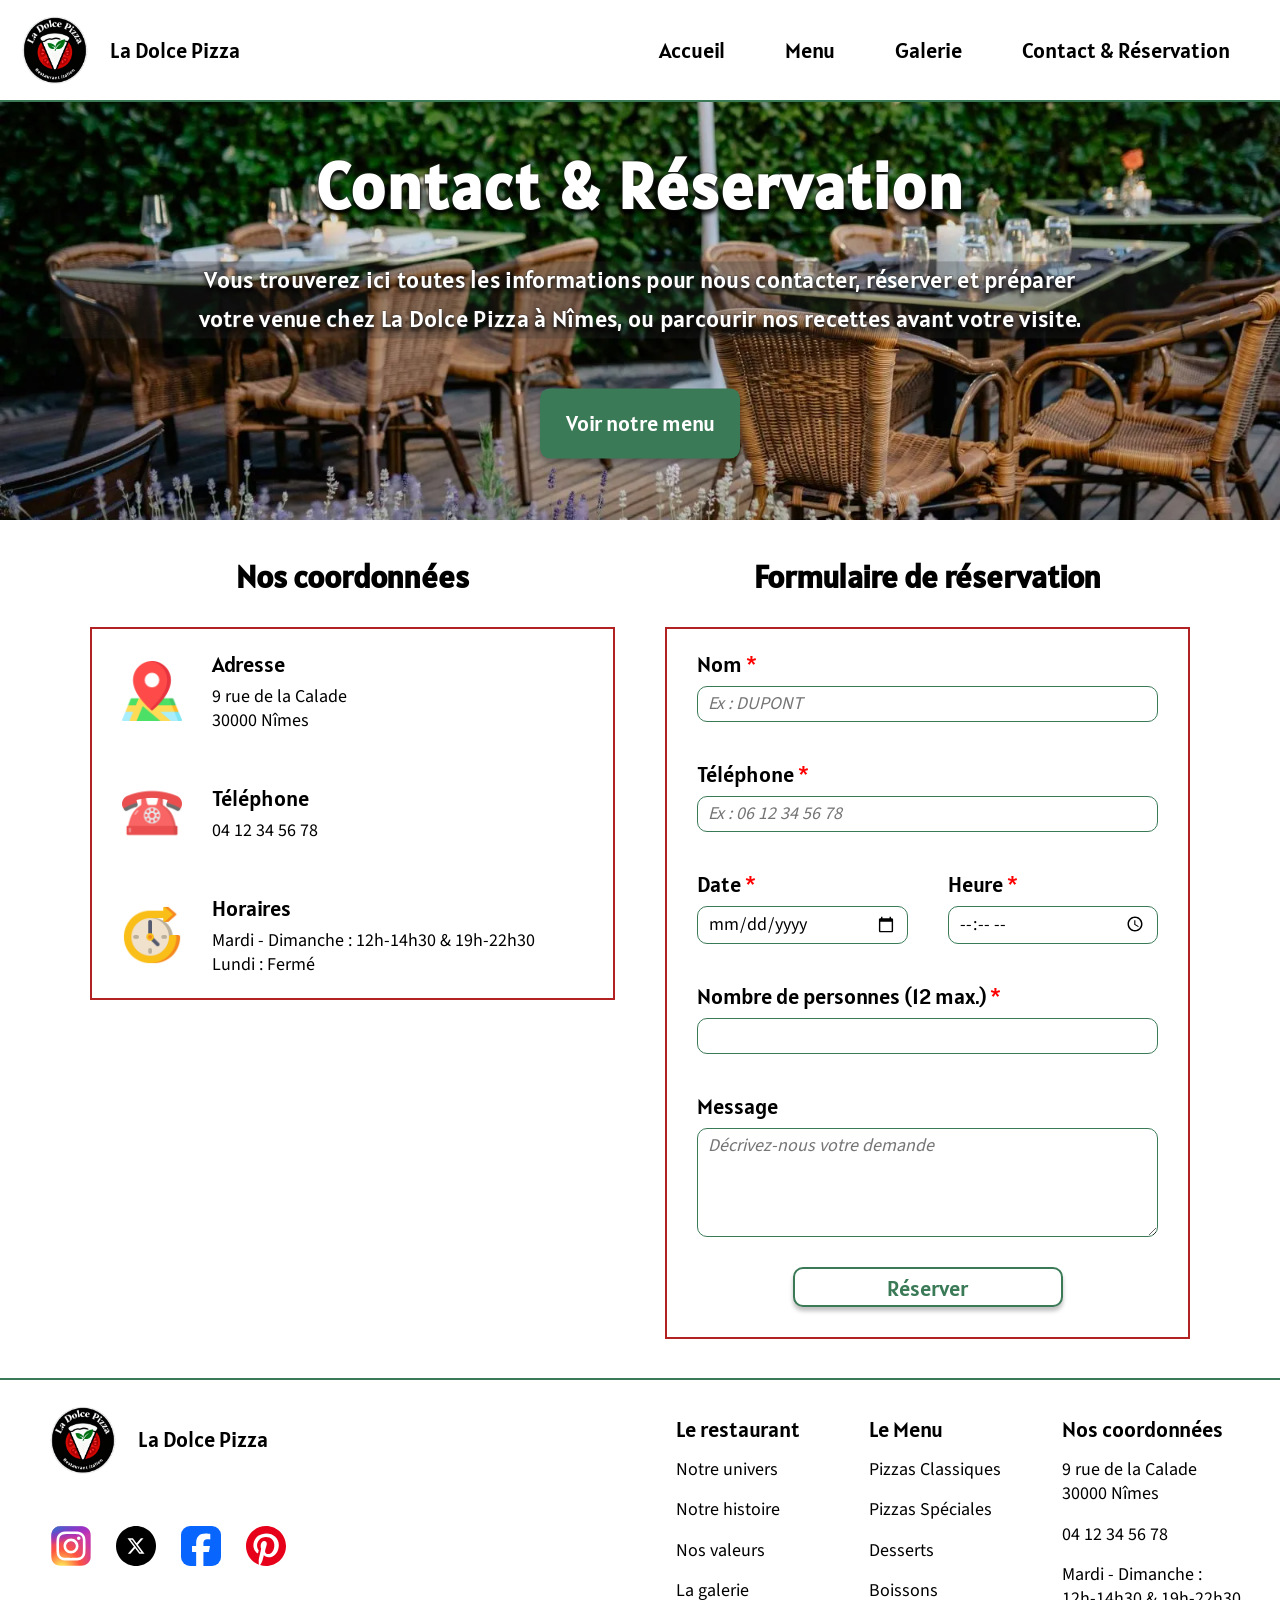
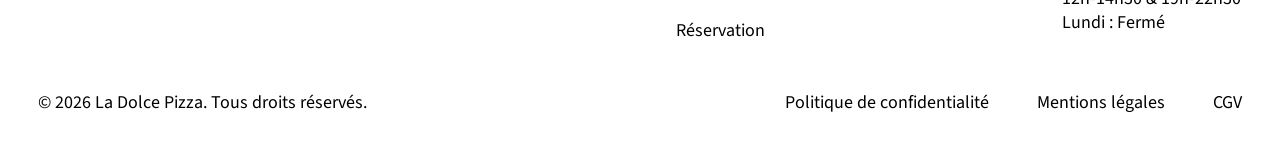
==== commit 1c11c81b: "Add readme & Update last corrections" ====
--- a/contact.html
+++ b/contact.html
@@ -3,35 +3,41 @@
 <head>
   <meta charset="UTF-8">
   <meta name="viewport" content="width=device-width, initial-scale=1.0">
-  <title>Document</title>
+  <title>DOLCE PIZZA - Contact & Réservation</title>
+  <meta name="description" content="Toutes les informations pour nous contacter, réserver votre table ou découvrir nos recettes 
+  avant votre visite. Préparez votre expérience gastronomique chez La Dolce Pizza à Nîmes.">
+  <meta name="robots" content="index, follow">
+  <meta name="author" content="Isabelle BAILLY LE ROCH">
   <link rel="stylesheet" href="css/style.css">
   <script src="js/script.js" defer></script>
 </head>
 
 <body class="theme">
-  <header class="header">
-    <div class="logo">
-      <a href="index.html">
-        <img src="assets/img/branding/logo.png" alt="Logo du site La Dolce Pizza, page d'accueil">
-        <p class="high-text">La Dolce Pizza</p>
-      </a>
-    </div>
-
-    <nav class="header-nav" id="primary-navigation" aria-label="Navigation principale">
-      <ul role="list" class="high-text">
-        <li><a href="index.html">Accueil</a></li>
-        <li><a href="menu.html">Menu</a></li>
-        <li><a href="galerie.html">Galerie</a></li>
-        <li><a href="contact.html">Contact &amp; Réservation</a></li>
-      </ul>
-    </nav>
-
-    <div class="header-nav-toggle-btn">
-      <button aria-controls="primary-navigation" aria-expanded="false" aria-label="Ouvrir le menu principal">
-        <img src="assets/icons/ui/icon-burger.svg" alt="">
-      </button>
-    </div>
-  </header>
+  <div class="header-container">
+    <header class="header">
+      <div class="logo">
+        <a href="index.html">
+          <img src="assets/img/branding/logo.webp" alt="Logo du site La Dolce Pizza, page d'accueil">
+          <p class="high-text">La Dolce Pizza</p>
+        </a>
+      </div>
+
+      <nav class="header-nav" id="primary-navigation" aria-label="Navigation principale">
+        <ul role="list" class="high-text">
+          <li><a href="index.html">Accueil</a></li>
+          <li><a href="menu.html">Menu</a></li>
+          <li><a href="galerie.html">Galerie</a></li>
+          <li><a href="contact.html">Contact &amp; Réservation</a></li>
+        </ul>
+      </nav>
+
+      <div class="header-nav-toggle-btn">
+        <button aria-controls="primary-navigation" aria-expanded="false" aria-label="Ouvrir le menu principal">
+          <img src="assets/icons/ui/icon-burger.svg" alt="">
+        </button>
+      </div>
+    </header>
+  </div>
 
   <main class="content">
     <section class="hero">
@@ -74,7 +80,7 @@
         </div>
       </div>
 
-      <div class="contact-right-side-container">
+      <div id="anchor-reservation" class="contact-right-side-container">
         <h2>Formulaire de réservation</h2>
         <form class="contact-form-container" action="#" method="post" novalidate>
           <div class="form-row-subcontainer">
@@ -111,21 +117,20 @@
             </div>
           </div>
           <div class="form-row-subcontainer">
-            <button type="submit" class="btn btn--primary btn--square-lg">Envoyer</button>
+            <button type="submit" class="btn btn--secondary btn--square-lg">Réserver</button>
           </div>
           <p id="form-success" role="status" aria-live="polite"></p>
         </form>
       </div>
     </section>
-
   </main>
 
   <footer class="footer">
     <div class="footer-top">
       <div class="footer-brand">
-        <div class="logo">
+        <div class="logo footer-logo">
           <a href="index.html">
-            <img src="assets/img/branding/logo.png" alt="Logo du site La Dolce Pizza, page d'accueil">
+            <img src="assets/img/branding/logo.webp" alt="Logo du site La Dolce Pizza, page d'accueil">
             <p class="high-text">La Dolce Pizza</p>
           </a>
         </div>
@@ -163,18 +168,18 @@
             <ul role="list">
               <li><a href="index.html#anchor-universe">Notre univers</a></li>
               <li><a href="index.html#anchor-story">Notre histoire</a></li>
-              <li><a href="donkeys.html#anchor-values">Nos valeurs</a></li>
-              <li><a href="donkeys.html#anchor-galery">La galerie</a></li>
-              <li><a href="donkeys.html#anchor-reservation">Réservation</a></li>
+              <li><a href="index.html#anchor-values">Nos valeurs</a></li>
+              <li><a href="galerie.html#anchor-galery">La galerie</a></li>
+              <li><a href="contact.html#anchor-reservation">Réservation</a></li>
             </ul>
           </li>
           <li role="list" class="sub-nav">
             <h2 class="sub-nav-title">Le Menu</h2>
             <ul role="list">
-              <li><a href="contact.html#anchor-classic-pizzas">Pizzas Classiques</a></li>
-              <li><a href="contact.html#anchor-special-pizzas">Pizzas Spéciales</a></li>
-              <li><a href="contact.html#anchor-desserts">Desserts</a></li>
-              <li><a href="contact.html#anchor-drinks">Boissons</a></li>
+              <li><a href="menu.html#anchor-classic-pizzas">Pizzas Classiques</a></li>
+              <li><a href="menu.html#anchor-special-pizzas">Pizzas Spéciales</a></li>
+              <li><a href="menu.html#anchor-desserts">Desserts</a></li>
+              <li><a href="menu.html#anchor-drinks">Boissons</a></li>
             </ul>
           </li>
           <li role="list" class="sub-nav">
@@ -195,9 +200,9 @@
       </div>
       <nav aria-label="Liens légaux">
         <ul role="list" class="legal">
-          <li><a href="/politique-confidentialite">Politique de confidentialité</a></li>
-          <li><a href="/mentions-legales">Mentions légales</a></li>
-          <li><a href="/cgv">CGV</a></li>
+          <li><a href="about:blank" target="_blank">Politique de confidentialité</a></li>
+          <li><a href="about:blank" target="_blank">Mentions légales</a></li>
+          <li><a href="about:blank" target="_blank">CGV</a></li>
         </ul>
       </nav>
     </div>
--- a/css/style.css
+++ b/css/style.css
@@ -10,6 +10,8 @@
 /*** Reset base ***/
 html {
   font-size: 100%;  /* For rem (preference user) */
+  scroll-padding-top: 120px;  /* Compensation for header padding */
+  margin-top: 100px;
 }
 
 body {
@@ -109,7 +111,6 @@
   /* Z-index scale */
   --z-base: 1;
   --z-header: 10;
-  --z-modal: 100;
 
   /* Color palette */
   --black: 47, 47, 47;  /* In rbg for shadows */
@@ -125,18 +126,14 @@
 body.theme {
   --color-bg-content: var(--white);
   --color-bg-header: var(--white);
-  /* --color-bg-footer: var(); */
+  --color-bg-footer: var(--white);
 
   --color-h1-content: var(--white);
-  /* --color-h2-content: var();
-  --color-h3-content: var();
-  --color-h4-content: var();
+  --color-h2-content: var(--black);
+  --color-h3-content: var(--black);
+  --color-h4-content: var(--black);
   --color-high-text-content: var();
-  --color-high-text-header: var();
-  --color-high-text-footer: var(); */
   --color-text-content: var(--black);
-  /* --color-text-header: var();
-  --color-text-footer: var(); */
 
   --color-btn-primary-bg: var(--green);
   --color-btn-primary-text: var(--white);
@@ -273,10 +270,6 @@
   flex-direction: column;
 }
 
-body {
-  padding-top: 100px;
-}
-
 /* ----------------------------------------------------------------------------------------- */
 
 /********** Content **********/
@@ -284,12 +277,12 @@
 .content .heading-subtitle {
   color: var(--color-h1-content);
   text-shadow:
-    /* contour */
+    /* Outline */
     -1px -1px 0 rgba(var(--black), 0.2),
      1px -1px 0 rgba(var(--black), 0.2),
     -1px  1px 0 rgba(var(--black), 0.2),
      1px  1px 0 rgba(var(--black), 0.2),
-    /* ombre portée */
+    /* Cast shadow */
      var(--shadow-strong);
 }
 
@@ -396,7 +389,6 @@
   border: 2px solid var(--color-btn-secondary-border-hover);
 }
 
-
 .btn--third {
   background-color: var(--color-btn-third-bg);
   color: var(--color-btn-third-text);
@@ -424,10 +416,16 @@
 /********** Header / Navbar **********/
 
 /*** Header ***/
+.header-container {
+  display: flex;
+  width: 100%;
+  justify-content: center;
+  align-items: center;
+}
+
 .header {  /* Class used here for better targeting */
   position: fixed;
   top: 0;
-  left: 0;
   width: 100%;
   max-width: 1440px;
   margin-inline: auto;
@@ -462,7 +460,7 @@
 .header-nav a {
   font-family: var(--font-family-display);
   font-size: var(--font-size-high-text);
-  color: var(--color-text-header);
+  color: var(--color-text-content);
 }
 
 .header-nav a:hover,
@@ -539,7 +537,7 @@
   flex-direction: column;
   padding: 20px clamp(20px, 3vw, 40px);
   background-color: var(--color-bg-footer);
-  color: var(--color-text-footer);
+  color: var(--color-text-content);
   border-top: 2px solid var(--color-border-decorative-1);
 }
 
@@ -598,7 +596,7 @@
 
 .sub-nav-title {
   font-size: var(--font-size-high-text);
-  color: var(--color-high-text-footer);
+  color: var(--color-high-text-content);
   font-weight: normal;
 }
 
@@ -700,7 +698,7 @@
   width: 100%;
   height: 420px;
   overflow: hidden;
-  background-color: #3ec25c;  /* Fallback */
+  background-color: var(--black);  /* Fallback */
 }
 
 .hero img {
@@ -922,7 +920,7 @@
 }
 
 .contact-form-container label {
-  min-width: 6.25rem;  /* 100px (standard) */
+  min-width: 6.25rem;
   min-height: 25px;
   text-align: left;
 }
@@ -991,7 +989,7 @@
   display: flex;
   flex-direction: row;
   flex-wrap: wrap;
-  width: 810px;
+  width: 100%;
   justify-content: left;
   gap: clamp(20px, 5vw, 50px);
 }
@@ -1007,7 +1005,7 @@
   display: flex;
   flex-direction: column;
   justify-content: space-between;
-  width: 320px;
+  width: 300px;
   padding: 10px;
   border: 1px solid var(--color-border-decorative-1);
   border-radius: var(--radius-sm);
@@ -1023,7 +1021,7 @@
 }
 
 .shop-img-product-card {
-  width: 300px;
+  width: 100%;
   height: 300px;
   object-fit: cover;
   border: 1px solid transparent;
@@ -1068,7 +1066,7 @@
 
 /*** Cart ***/
 .shop-cart {
-  width: 320px;
+  width: 300px;
   min-height: 400px;
   display: flex;
   flex-direction: column;
@@ -1094,14 +1092,9 @@
   display: flex;
   flex-direction: row;
   justify-content: space-between;
-  /* display: grid;
-  grid-template-columns: 1fr auto; */
   width: 100%;
   gap: 10px;
   align-items: center;
-  /* display: flex;
-  flex-direction: row;
-  justify-content: space-between; */
 }
 
 .cart-line-info {
@@ -1133,6 +1126,7 @@
 }
 
 .cart-total {
+  width: 100%;
   font-weight: 700;
   text-align: right;
   margin-top: 1rem;
@@ -1141,6 +1135,8 @@
 .shop-cart-footer {
   display: flex;
   flex-direction: column;
+  width: 100%;
+  align-items: center;
   gap: 1rem;
 }
 
@@ -1178,13 +1174,144 @@
   height: fit-content;
 }
 
-
-
-
-
-
-
-
-.test {
-  height: 1800px;
+@media (max-width: 740px) {
+  .shop-layout {
+    grid-template-columns: 1fr;
+  }
+
+  .shop-product-cards-container {
+    flex-direction: column;
+  }
+  .shop-product-card {
+    width: 100%;
+  }
+  .shop-cart {
+    width: 100%;
+  }
+}
+
+/* ----------------------------------------------------------------------------------------- */
+
+/********** Page "Galerie" **********/
+/*** Gallery grid ***/
+.gallery { 
+  justify-content: center;
+  width: 100%;
+  display: grid;
+  grid-template-columns: 1fr 1fr 1fr;
+  grid-template-rows: 10vw 10vw 10vw 10vw 10vw;
+  grid-gap: clamp(30px, 3.5vw, 50px);
+}
+
+.gallery .box {
+  border: 1px solid var(--color-border-decorative-1);
+}
+
+.gallery .box-one {
+  grid-column: 1 / 2;
+  grid-row: 1 / 5;
+}
+
+.gallery .box-two {
+  grid-column: 1 / 2;
+  grid-row: 5 / 7;
+}
+
+.gallery .box-three {
+  grid-column: 2 / 3;
+  grid-row: 1 / 4;
+}
+
+.gallery .box-four {
+  grid-column: 2 / 3;
+  grid-row: 4 / 7;
+}
+
+.gallery .box-five {
+  grid-column: 3 / 4;
+  grid-row: 1 / 3;
+}
+
+.gallery .box-six {
+  grid-column: 3 / 4;
+  grid-row: 3 / 7;
+}
+
+.gallery .box img {
+  height: 100%;
+  width: 100%;
+  object-fit: cover;
+  cursor: pointer;
+}
+
+@media (max-width: 880px) {
+  .gallery { 
+    grid-template-columns: 1fr 1fr;
+    grid-template-rows: repeat(3, auto);
+    grid-gap: 20px;
+  }
+
+  .gallery .box {
+    grid-column: span 1;
+    grid-row: auto;
+  }
+
+  .gallery .box-one, .gallery .box-three, .gallery .box-five, .gallery .box-six {
+    grid-row: span 2;
+  }
+
+  .gallery .box-two, .gallery .box-four {
+    grid-row: span 1;
+  }
+}
+
+@media (max-width: 500px) {
+  .gallery { 
+    grid-template-columns: 1fr;
+    grid-template-rows: repeat(6, auto);
+    grid-gap: 20px;
+  }
+
+  .gallery .box {
+    grid-column: 1 / 2;
+    grid-row: auto;
+  }
+}
+
+/*** Gallery lightbox ***/
+.lightbox {
+  position: fixed;
+  inset: 0;
+  background: rgba(0, 0, 0, 0.7);
+  display: none;
+  justify-content: center;
+  align-items: center;
+  z-index: 9999;
+}
+
+.lightbox-content {
+  position: relative;
+}
+
+.lightbox img {
+  max-width: 90%;
+  max-height: 90vh;
+  object-fit: contain;
+  border-radius: 10px;
+}
+
+.close-btn {
+  position: absolute;
+  top: -10px;
+  right: -10px;
+  background-color: white;
+  color: black;
+  border: none;
+  border-radius: 50%;
+  width: 30px;
+  height: 30px;
+  text-align: center;
+  line-height: 30px;
+  font-size: 20px;
+  cursor: pointer;
 }
